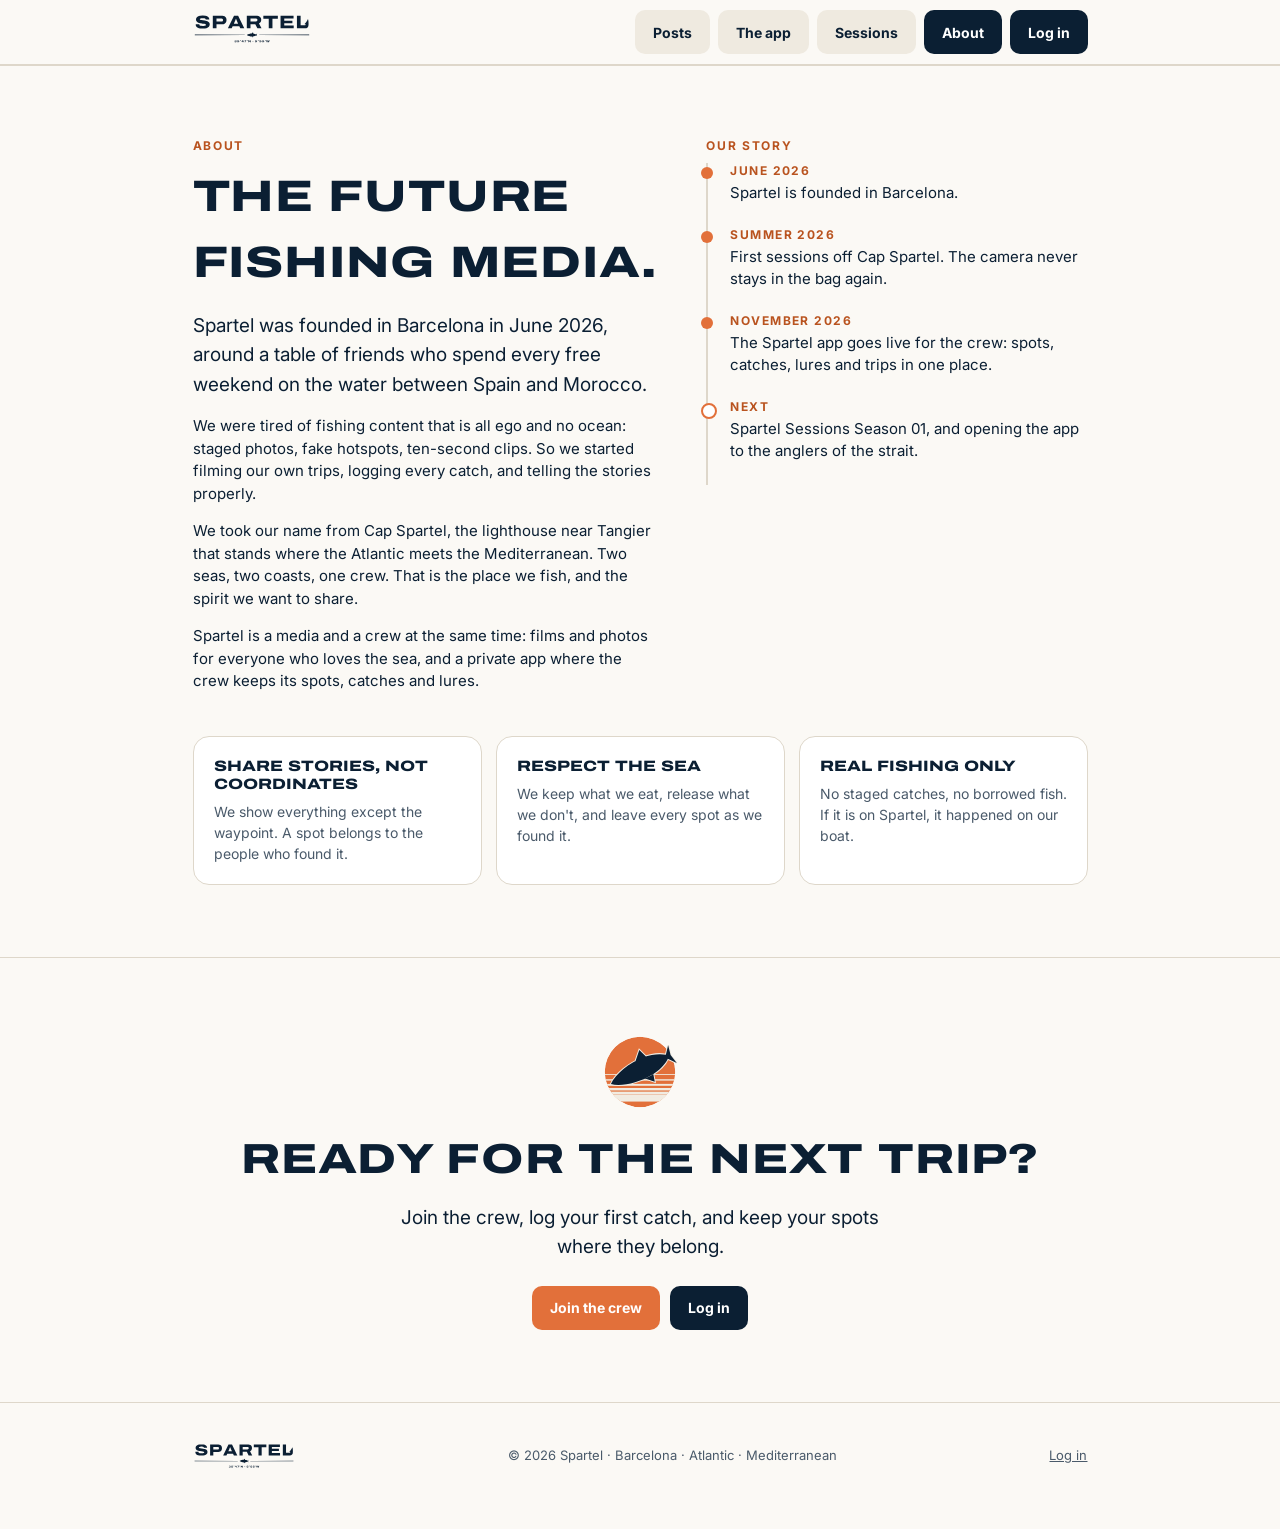
==== about/index.html @ d4a94998 "Retour au style d'origine, réparti en pages (accueil, the app, sessions, about) Co-Authored-By: Clau" ====
<!doctype html>
<html lang="en">
<head>
<meta charset="utf-8">
<meta name="viewport" content="width=device-width, initial-scale=1, viewport-fit=cover">
<title>About Spartel — founded in Barcelona, June 2026</title>
<meta name="description" content="Spartel was founded in Barcelona in June 2026 by a crew of friends fishing between Spain and Morocco.">
<meta property="og:title" content="Spartel — The future fishing media">
<meta property="og:description" content="Offshore stories from where the Atlantic meets the Mediterranean. Founded in Barcelona, June 2026.">
<meta property="og:image" content="../assets/og.png">
<meta name="theme-color" content="#0B1F33">
<link rel="icon" type="image/png" href="../assets/favicon.png">
<link rel="apple-touch-icon" href="../assets/apple-touch-icon.png">
<link rel="preconnect" href="https://fonts.googleapis.com"><link rel="preconnect" href="https://fonts.gstatic.com" crossorigin>
<link href="https://fonts.googleapis.com/css2?family=Archivo:wdth,wght@62..125,100..900&family=Inter:wght@400;500;600;700&display=swap" rel="stylesheet">
<script>if(location.search.includes('join='))location.replace('../app/'+location.search);</script>
<style>
:root{--navy:#0B1F33;--sand:#F1ECE2;--sun:#E2703A;--sun-d:#B9531F;--muted:#4A5A6A;--line:#DED7CA;--h:"Archivo",system-ui,sans-serif;--b:"Inter",system-ui,sans-serif}
*{box-sizing:border-box}html{scroll-behavior:smooth}
body{margin:0;background:#FBF9F5;color:var(--navy);font:15px/1.5 var(--b)}
a{color:inherit}
.h{font-family:var(--h);font-stretch:125%;font-weight:800;letter-spacing:.02em;text-transform:uppercase;margin:0}
.wrap{max-width:935px;margin:0 auto;padding:0 20px}
header.top{position:sticky;top:0;z-index:20;background:rgba(251,249,245,.92);backdrop-filter:blur(10px);border-bottom:1px solid var(--line)}
header.top .wrap{display:flex;align-items:center;justify-content:space-between;height:64px;gap:12px}
header.top img{height:30px}
.btn{display:inline-flex;align-items:center;justify-content:center;gap:8px;min-height:44px;padding:0 18px;border-radius:10px;font:700 14px var(--b);text-decoration:none;border:none;cursor:pointer}
.btn.p{background:var(--sun);color:#fff}.btn.d{background:var(--navy);color:#fff}.btn.g{background:#EFEAE0;color:var(--navy)}
.btn:hover{filter:brightness(.95)}
.profile{display:grid;grid-template-columns:auto 1fr;grid-template-areas:"av head" "av bio";gap:8px 72px;align-items:start;padding:40px 0 28px}
.profile .avatar{grid-area:av;align-self:center}.profile .head{grid-area:head}.profile .bio{grid-area:bio}
.avatar{width:170px;height:170px;border-radius:50%;padding:5px;background:conic-gradient(from 200deg,var(--sun),#F2B07A,var(--navy),var(--sun));}
.avatar img{width:100%;height:100%;border-radius:50%;background:var(--sand);border:5px solid #FBF9F5;display:block}
.prow{display:flex;align-items:center;gap:12px;flex-wrap:wrap}
.prow h1{font:600 22px var(--b);margin:0 8px 0 0}
.stats{display:flex;gap:36px;margin:20px 0;padding:0;list-style:none}
.stats b{font-weight:700}
.bio p{margin:0}.bio .name{font-weight:700}.bio .cat{color:var(--muted)}
.bio .loc{color:var(--sun-d);font-weight:600}
.hls{display:flex;gap:28px;overflow-x:auto;padding:8px 0 28px;scrollbar-width:none}.hls::-webkit-scrollbar{display:none}
.hl{background:none;border:none;display:flex;flex-direction:column;align-items:center;gap:8px;cursor:pointer;color:var(--navy);flex:none}
.ring{width:84px;height:84px;border-radius:50%;padding:3px;border:1px solid var(--line);display:block}
.in{width:100%;height:100%;border-radius:50%;display:flex;align-items:center;justify-content:center;overflow:hidden}
.in svg{display:block}
.in.navy{background:var(--navy)}.in.sand{background:var(--sand)}.in.sun{background:var(--sun)}.in.white{background:#fff;border:1px solid var(--line)}
.in .mini{font:800 13px var(--h);font-stretch:125%;color:#fff;letter-spacing:.05em}
.lbl{font:600 12px var(--b)}
.tabs{display:flex;justify-content:center;gap:56px;border-top:1px solid var(--line)}
.tabs a{display:flex;align-items:center;gap:6px;height:52px;font:600 12px var(--b);letter-spacing:.1em;text-transform:uppercase;text-decoration:none;color:var(--muted);border-top:1px solid transparent;margin-top:-1px}
.tabs a.on{color:var(--navy);border-top-color:var(--navy)}
.grid{display:grid;grid-template-columns:repeat(3,1fr);gap:4px}
.post{border:none;padding:0;cursor:pointer;aspect-ratio:1;position:relative;overflow:hidden;font:inherit;color:inherit;container-type:inline-size}
.post .tile{position:absolute;inset:0;display:flex;flex-direction:column;align-items:center;justify-content:center;gap:6%;padding:10%;text-align:center;transition:transform .35s}
.post:hover .tile{transform:scale(1.04)}
.post::after{content:"";position:absolute;inset:0;background:rgba(11,31,51,0);transition:background .2s}
.post:hover::after{background:rgba(11,31,51,.12)}
.post.navy{background:var(--navy);color:var(--sand)}.post.sand{background:var(--sand);color:var(--navy)}.post.sun{background:var(--sun);color:#fff}.post.white{background:#fff;color:var(--navy);outline:1px solid var(--line);outline-offset:-1px}
.tile p{margin:0}
.t-xl{font:800 9.4cqw/1.05 var(--h);font-stretch:125%}
.t-lg{font:800 7.6cqw/1.08 var(--h);font-stretch:125%}
.t-md{font:800 6.4cqw/1.1 var(--h);font-stretch:125%}
.t-sm{font:700 max(9px,4.6cqw) var(--b);letter-spacing:.12em}
.t-xs{font:500 max(9px,4.2cqw) var(--b);opacity:.8}
.kick{font:700 max(8px,3.8cqw) var(--b);letter-spacing:.16em;color:var(--sun)}
.post.sun .kick{color:var(--navy)}
.tile .wm{width:72%}
.art{display:flex;align-items:center;justify-content:center;width:72%;height:52%;flex:0 1 auto;min-height:0}
.art svg{width:100%;height:100%;display:block}
.art .badge{width:100%}
.art.lure{width:40%;height:40%;color:var(--navy)}
.art.lure svg{width:100%;height:100%}
.phone{width:42%;aspect-ratio:9/17;border-radius:16%/8%;background:var(--navy);padding:6%}
.phone .scr{width:100%;height:100%;border-radius:12%/6%;background:var(--sand);display:flex;flex-direction:column;align-items:center;justify-content:flex-start;gap:8%;padding:14% 10%}
.phone .scr img{width:40%}.phone .scr p{font:800 clamp(7px,1.2vw,11px) var(--h);font-stretch:125%;margin:0}
.phone .scr span{display:block;width:100%;height:12%;border-radius:6px;background:#fff}.phone .scr span.s{background:var(--sun);height:9%;width:60%}
section.block{padding:72px 0;border-top:1px solid var(--line)}
.kicker{font:700 12px var(--b);letter-spacing:.14em;text-transform:uppercase;color:var(--sun-d);margin:0 0 10px}
.two{display:grid;grid-template-columns:1.1fr .9fr;gap:48px;align-items:start}
.lead{font-size:19px;line-height:1.55;margin:16px 0}
.eps{list-style:none;padding:0;margin:24px 0 0;display:grid;grid-template-columns:repeat(3,1fr);gap:14px}
.eps li{background:var(--navy);color:var(--sand);border-radius:16px;padding:18px;min-height:140px;display:flex;flex-direction:column;justify-content:space-between}
.eps li b{font:800 15px/1.2 var(--h);font-stretch:125%;text-transform:uppercase}
.eps li span{font:700 11px var(--b);letter-spacing:.14em;color:var(--sun)}
.values{display:grid;grid-template-columns:repeat(3,1fr);gap:14px;margin-top:28px}
.values div{background:#fff;border:1px solid var(--line);border-radius:16px;padding:20px}
.values b{display:block;font:800 15px/1.2 var(--h);font-stretch:125%;text-transform:uppercase;margin-bottom:8px}
.values p{margin:0;color:var(--muted);font-size:14px}
.tl{list-style:none;padding:0;margin:0;border-left:2px solid var(--line)}
.tl li{position:relative;padding:0 0 22px 22px}
.tl li::before{content:"";position:absolute;left:-7px;top:4px;width:12px;height:12px;border-radius:50%;background:var(--sun)}
.tl li.next::before{background:#fff;border:2px solid var(--sun)}
.tl b{display:block;font:700 12px var(--b);letter-spacing:.12em;text-transform:uppercase;color:var(--sun-d)}
.tl p{margin:4px 0 0}
.app{background:var(--navy);color:var(--sand);border-radius:28px;padding:48px;display:grid;grid-template-columns:1fr auto;gap:40px;align-items:center}
.app ul{padding:0;margin:20px 0 28px;list-style:none;display:grid;gap:10px}
.app li{display:flex;gap:10px;align-items:flex-start}.app li::before{content:"";flex:none;width:8px;height:8px;border-radius:50%;background:var(--sun);margin-top:8px}
.app .phone{width:200px}
.app .cta{display:flex;gap:10px;flex-wrap:wrap}
footer{padding:40px 0 60px;border-top:1px solid var(--line);color:var(--muted);font-size:13px}
footer .wrap{display:flex;justify-content:space-between;gap:20px;flex-wrap:wrap;align-items:center}
.modal{position:fixed;inset:0;z-index:50;background:rgba(11,31,51,.72);display:none;align-items:center;justify-content:center;padding:20px}
.modal.open{display:flex}
.mbox{background:#fff;border-radius:6px;overflow:hidden;display:grid;grid-template-columns:minmax(0,560px) 320px;max-width:880px;width:100%;max-height:90vh}
.mbox .media{aspect-ratio:1;position:relative}
.mbox .media .post{position:absolute;inset:0;cursor:default;pointer-events:none}
.mbox .side{display:flex;flex-direction:column}
.mbox .who{display:flex;align-items:center;gap:10px;padding:14px 16px;border-bottom:1px solid var(--line);font-weight:700}
.mbox .who img{width:34px;height:34px;border-radius:50%;background:var(--sand)}
.mbox .cap{padding:16px;flex:1;overflow:auto}
.mbox .cap p{margin:0 0 10px}.mbox .cap .tag{color:#2B5A88}
.mbox .act{padding:14px 16px;border-top:1px solid var(--line);display:flex;justify-content:space-between;align-items:center;gap:10px}
.x{position:fixed;top:14px;right:18px;background:none;border:none;color:#fff;font-size:30px;cursor:pointer;width:48px;height:48px;z-index:51}
.story{width:min(420px,100%);aspect-ratio:9/16;max-height:88vh;border-radius:14px;background:var(--navy);color:var(--sand);padding:28px;display:flex;flex-direction:column;justify-content:flex-end;gap:14px;position:relative;overflow:hidden}
.story .bar{position:absolute;top:14px;left:14px;right:14px;height:3px;background:rgba(241,236,226,.3);border-radius:2px;overflow:hidden}
.story .bar i{display:block;height:100%;width:0;background:var(--sand)}
.story.play .bar i{animation:fill 6s linear forwards}
@keyframes fill{to{width:100%}}
.story.sand{background:var(--sand);color:var(--navy)}.story.white{background:#fff;color:var(--navy)}.story.sun{background:var(--sun);color:var(--navy)}
.story.sand .bar i,.story.white .bar i,.story.sun .bar i{background:var(--navy)}.story.sand .bar,.story.white .bar,.story.sun .bar{background:rgba(11,31,51,.2)}
.story .art2{position:absolute;inset:60px 40px 45%;display:flex;align-items:center;justify-content:center}
.story .art2 img{max-height:100%}
.story .art2 svg,.story .art2 img,.story .art2 span{width:60%!important;height:auto!important;max-height:100%}
.story .art2 .mini{font-size:48px}
.story p{margin:0;font-size:17px}
@media (max-width:760px){
 .profile{grid-template-areas:"av head" "bio bio";gap:16px 20px;padding:20px 0}
 .avatar{width:86px;height:86px;padding:3px}.avatar img{border-width:3px}
 .prow h1{font-size:18px}
 .stats{gap:20px;margin:10px 0 0;font-size:14px}
 .hls{gap:16px}.ring{width:66px;height:66px}
 .tabs{gap:28px}
 .grid{gap:3px}.wrap.gridwrap{padding:0}
 .two,.app{grid-template-columns:1fr}.app{padding:28px;border-radius:20px}.app .phone{display:none}
 .eps,.values{grid-template-columns:1fr}
 section.block{padding:48px 0}
 .mbox{grid-template-columns:1fr;max-height:92vh;overflow:auto}
 header.top .btn.g{display:none}
}
.hero{background:var(--navy);color:var(--sand);overflow:hidden}
.hero .wrap{display:grid;grid-template-columns:1.05fr .95fr;gap:40px;align-items:center;padding-top:64px;padding-bottom:0}
.hero h1{font:800 clamp(34px,5.6vw,60px)/1.02 var(--h);font-stretch:125%;text-transform:uppercase;margin:12px 0 18px}
.hero h1 em{font-style:normal;color:var(--sun)}
.hero .sub{font-size:18px;color:#C9D3DC;max-width:520px;margin:0 0 28px}
.hero .cta{display:flex;gap:10px;flex-wrap:wrap}
.hero .btn.g{background:#1C3550;color:var(--sand)}
.hero .note{font-size:13px;color:#9FB0C0;margin:16px 0 64px}
.phones{position:relative;height:560px}
.dev{position:absolute;width:250px;border-radius:38px;background:#050F1A;padding:10px;box-shadow:0 30px 60px rgba(0,0,0,.35)}
.dev img{width:100%;height:auto;border-radius:29px;display:block;aspect-ratio:390/844}
.phones .d1{left:4%;top:40px;transform:rotate(-6deg)}.phones .d2{right:2%;top:0;z-index:2;transform:rotate(4deg)}
.feat{display:grid;grid-template-columns:1fr 1fr;gap:56px;align-items:center;padding:56px 0;border-bottom:1px solid var(--line)}
.feat:last-of-type{border-bottom:none}
.feat.rev .ftext{order:2}
.feat .dev{position:relative;margin:0 auto;width:260px}
.feat h3{font:800 clamp(24px,3.6vw,34px)/1.08 var(--h);font-stretch:125%;text-transform:uppercase;margin:8px 0 14px}
.feat p{color:var(--muted);font-size:16px;margin:0 0 12px}
.feat ul{padding-left:18px;margin:0;color:var(--navy)}.feat li{margin:6px 0}
.minis{display:grid;grid-template-columns:repeat(3,1fr);gap:14px;margin-top:20px}
.minis div{background:#fff;border:1px solid var(--line);border-radius:16px;padding:18px}
.minis b{display:block;font:800 14px/1.2 var(--h);font-stretch:125%;text-transform:uppercase;margin-bottom:6px}
.minis p{margin:0;color:var(--muted);font-size:14px}
.steps{display:grid;grid-template-columns:repeat(3,1fr);gap:14px;margin-top:24px;counter-reset:st}
.steps div{background:var(--sand);border-radius:16px;padding:20px;counter-increment:st}
.steps div::before{content:counter(st);display:inline-flex;width:34px;height:34px;border-radius:50%;background:var(--sun);color:#fff;font:800 15px var(--b);align-items:center;justify-content:center;margin-bottom:12px}
.steps b{display:block;margin-bottom:4px}.steps p{margin:0;color:var(--muted);font-size:14px}
.media-intro{padding-top:56px}
@media (max-width:760px){
 .hero .wrap{grid-template-columns:1fr;padding-top:36px}
 .phones{height:420px}.dev{width:190px;border-radius:30px;padding:8px}.dev img{border-radius:23px}
 .phones .d1{left:2%;top:30px}.phones .d2{right:2%}
 .hero .note{margin-bottom:28px}
 .feat{grid-template-columns:1fr;gap:28px;padding:40px 0}.feat.rev .ftext{order:0}
 .feat .dev{width:230px}
 .minis,.steps{grid-template-columns:1fr}
}
@media (prefers-reduced-motion:reduce){*{transition:none!important;animation:none!important}html{scroll-behavior:auto}}
</style>
<style>
.top nav a.cur{background:var(--navy);color:#fff}
.pagehead{padding:56px 0 8px}
.pagehead h1{font-size:clamp(34px,6vw,64px)}
.hl{scroll-margin-top:80px}
@media (max-width:760px){.top nav .lk{display:none}}
</style>
</head>
<body>
<header class="top"><div class="wrap"><a href="../" aria-label="Spartel"><img src="../assets/wordmark.svg" alt="Spartel"></a><nav style="display:flex;gap:8px;align-items:center"><a class="btn g lk" href="../">Posts</a><a class="btn g lk" href="../the-app/">The app</a><a class="btn g lk" href="../sessions/">Sessions</a><a class="btn g lk cur" href="../about/" aria-current="page">About</a><a class="btn d" href="../app/">Log in</a></nav></div></header>
<main id="top"><section class="block" id="about"><div class="wrap two">
 <div>
  <p class="kicker">About</p>
  <h2 class="h" style="font-size:clamp(26px,5vw,44px)">The future<br>fishing media.</h2>
  <p class="lead">Spartel was founded in Barcelona in June 2026, around a table of friends who spend every free weekend on the water between Spain and Morocco.</p>
  <p>We were tired of fishing content that is all ego and no ocean: staged photos, fake hotspots, ten-second clips. So we started filming our own trips, logging every catch, and telling the stories properly.</p>
  <p>We took our name from Cap Spartel, the lighthouse near Tangier that stands where the Atlantic meets the Mediterranean. Two seas, two coasts, one crew. That is the place we fish, and the spirit we want to share.</p>
  <p>Spartel is a media and a crew at the same time: films and photos for everyone who loves the sea, and a private app where the crew keeps its spots, catches and lures.</p>
 </div>
 <div>
  <p class="kicker">Our story</p>
  <ol class="tl">
   <li><b>June 2026</b><p>Spartel is founded in Barcelona.</p></li>
   <li><b>Summer 2026</b><p>First sessions off Cap Spartel. The camera never stays in the bag again.</p></li>
   <li><b>November 2026</b><p>The Spartel app goes live for the crew: spots, catches, lures and trips in one place.</p></li>
   <li class="next"><b>Next</b><p>Spartel Sessions Season 01, and opening the app to the anglers of the strait.</p></li>
  </ol>
 </div>
</div>
<div class="wrap"><div class="values">
 <div><b>Share stories, not coordinates</b><p>We show everything except the waypoint. A spot belongs to the people who found it.</p></div>
 <div><b>Respect the sea</b><p>We keep what we eat, release what we don't, and leave every spot as we found it.</p></div>
 <div><b>Real fishing only</b><p>No staged catches, no borrowed fish. If it is on Spartel, it happened on our boat.</p></div>
</div></div></section>


<section class="block"><div class="wrap" style="text-align:center"><img src="../assets/symbol.svg" alt="" width="84" height="84" style="margin:0 auto 14px;display:block"><h2 class="h" style="font-size:clamp(26px,4.6vw,42px)">Ready for the next trip?</h2><p class="lead" style="max-width:520px;margin:12px auto 24px">Join the crew, log your first catch, and keep your spots where they belong.</p><div style="display:flex;gap:10px;justify-content:center;flex-wrap:wrap"><a class="btn p" href="../app/#/signup">Join the crew</a><a class="btn d" href="../app/">Log in</a></div></div></section>
</main><footer><div class="wrap"><img src="../assets/wordmark.svg" alt="Spartel" style="height:26px"><span>© 2026 Spartel · Barcelona · Atlantic · Mediterranean</span><a href="../app/">Log in</a></div></footer>

</body></html>
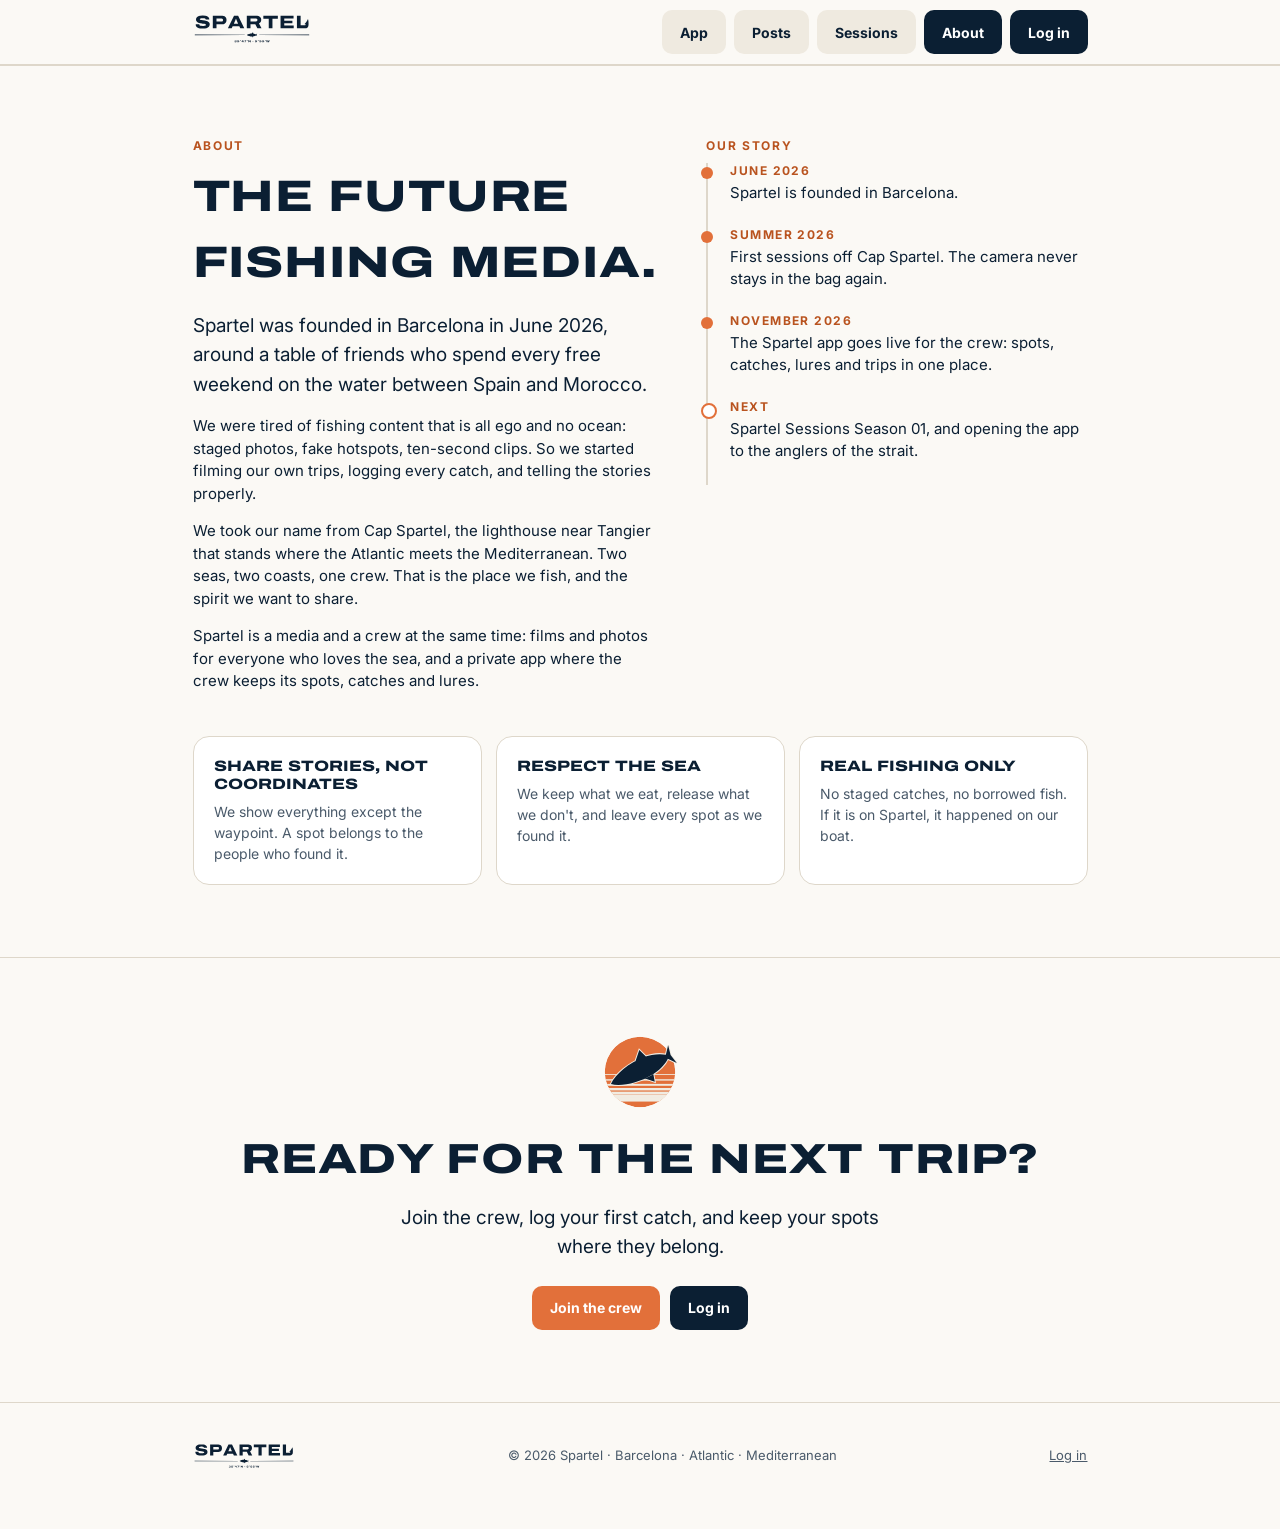
==== commit 4a020449: "Accueil : présentation marketing de l'appli + liste complète des fonctionnalités ; média déplacé dan" ====
--- a/about/index.html
+++ b/about/index.html
@@ -184,7 +184,7 @@
 </style>
 </head>
 <body>
-<header class="top"><div class="wrap"><a href="../" aria-label="Spartel"><img src="../assets/wordmark.svg" alt="Spartel"></a><nav style="display:flex;gap:8px;align-items:center"><a class="btn g lk" href="../">Posts</a><a class="btn g lk" href="../the-app/">The app</a><a class="btn g lk" href="../sessions/">Sessions</a><a class="btn g lk cur" href="../about/" aria-current="page">About</a><a class="btn d" href="../app/">Log in</a></nav></div></header>
+<header class="top"><div class="wrap"><a href="../" aria-label="Spartel"><img src="../assets/wordmark.svg" alt="Spartel"></a><nav style="display:flex;gap:8px;align-items:center"><a class="btn g lk" href="../">App</a><a class="btn g lk" href="../posts/">Posts</a><a class="btn g lk" href="../sessions/">Sessions</a><a class="btn g lk cur" href="../about/" aria-current="page">About</a><a class="btn d" href="../app/">Log in</a></nav></div></header>
 <main id="top"><section class="block" id="about"><div class="wrap two">
  <div>
   <p class="kicker">About</p>
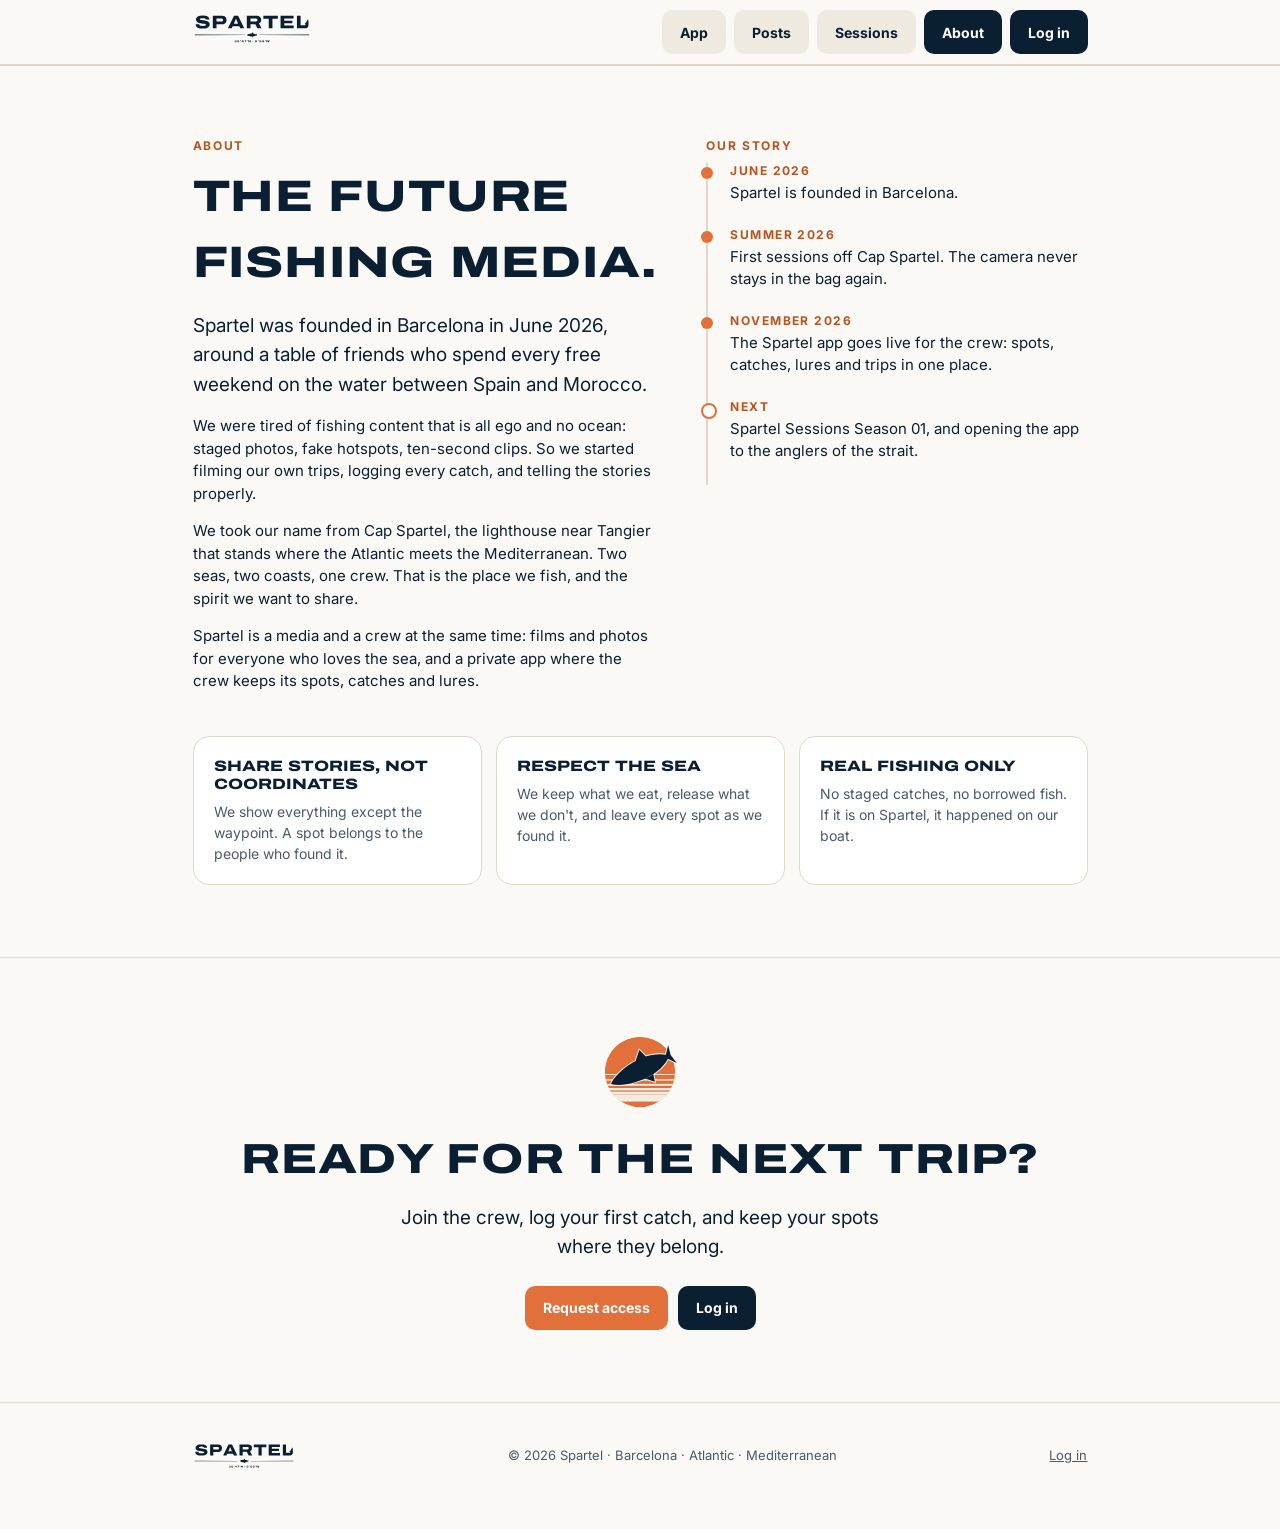
==== commit c5eda16f: "Accès sur demande : formulaire « Request access » sur le site, inscription réservée aux personnes ac" ====
--- a/about/index.html
+++ b/about/index.html
@@ -211,7 +211,7 @@
 </div></div></section>
 
 
-<section class="block"><div class="wrap" style="text-align:center"><img src="../assets/symbol.svg" alt="" width="84" height="84" style="margin:0 auto 14px;display:block"><h2 class="h" style="font-size:clamp(26px,4.6vw,42px)">Ready for the next trip?</h2><p class="lead" style="max-width:520px;margin:12px auto 24px">Join the crew, log your first catch, and keep your spots where they belong.</p><div style="display:flex;gap:10px;justify-content:center;flex-wrap:wrap"><a class="btn p" href="../app/#/signup">Join the crew</a><a class="btn d" href="../app/">Log in</a></div></div></section>
+<section class="block"><div class="wrap" style="text-align:center"><img src="../assets/symbol.svg" alt="" width="84" height="84" style="margin:0 auto 14px;display:block"><h2 class="h" style="font-size:clamp(26px,4.6vw,42px)">Ready for the next trip?</h2><p class="lead" style="max-width:520px;margin:12px auto 24px">Join the crew, log your first catch, and keep your spots where they belong.</p><div style="display:flex;gap:10px;justify-content:center;flex-wrap:wrap"><a class="btn p" href="../#access">Request access</a><a class="btn d" href="../app/">Log in</a></div></div></section>
 </main><footer><div class="wrap"><img src="../assets/wordmark.svg" alt="Spartel" style="height:26px"><span>© 2026 Spartel · Barcelona · Atlantic · Mediterranean</span><a href="../app/">Log in</a></div></footer>
 
 </body></html>
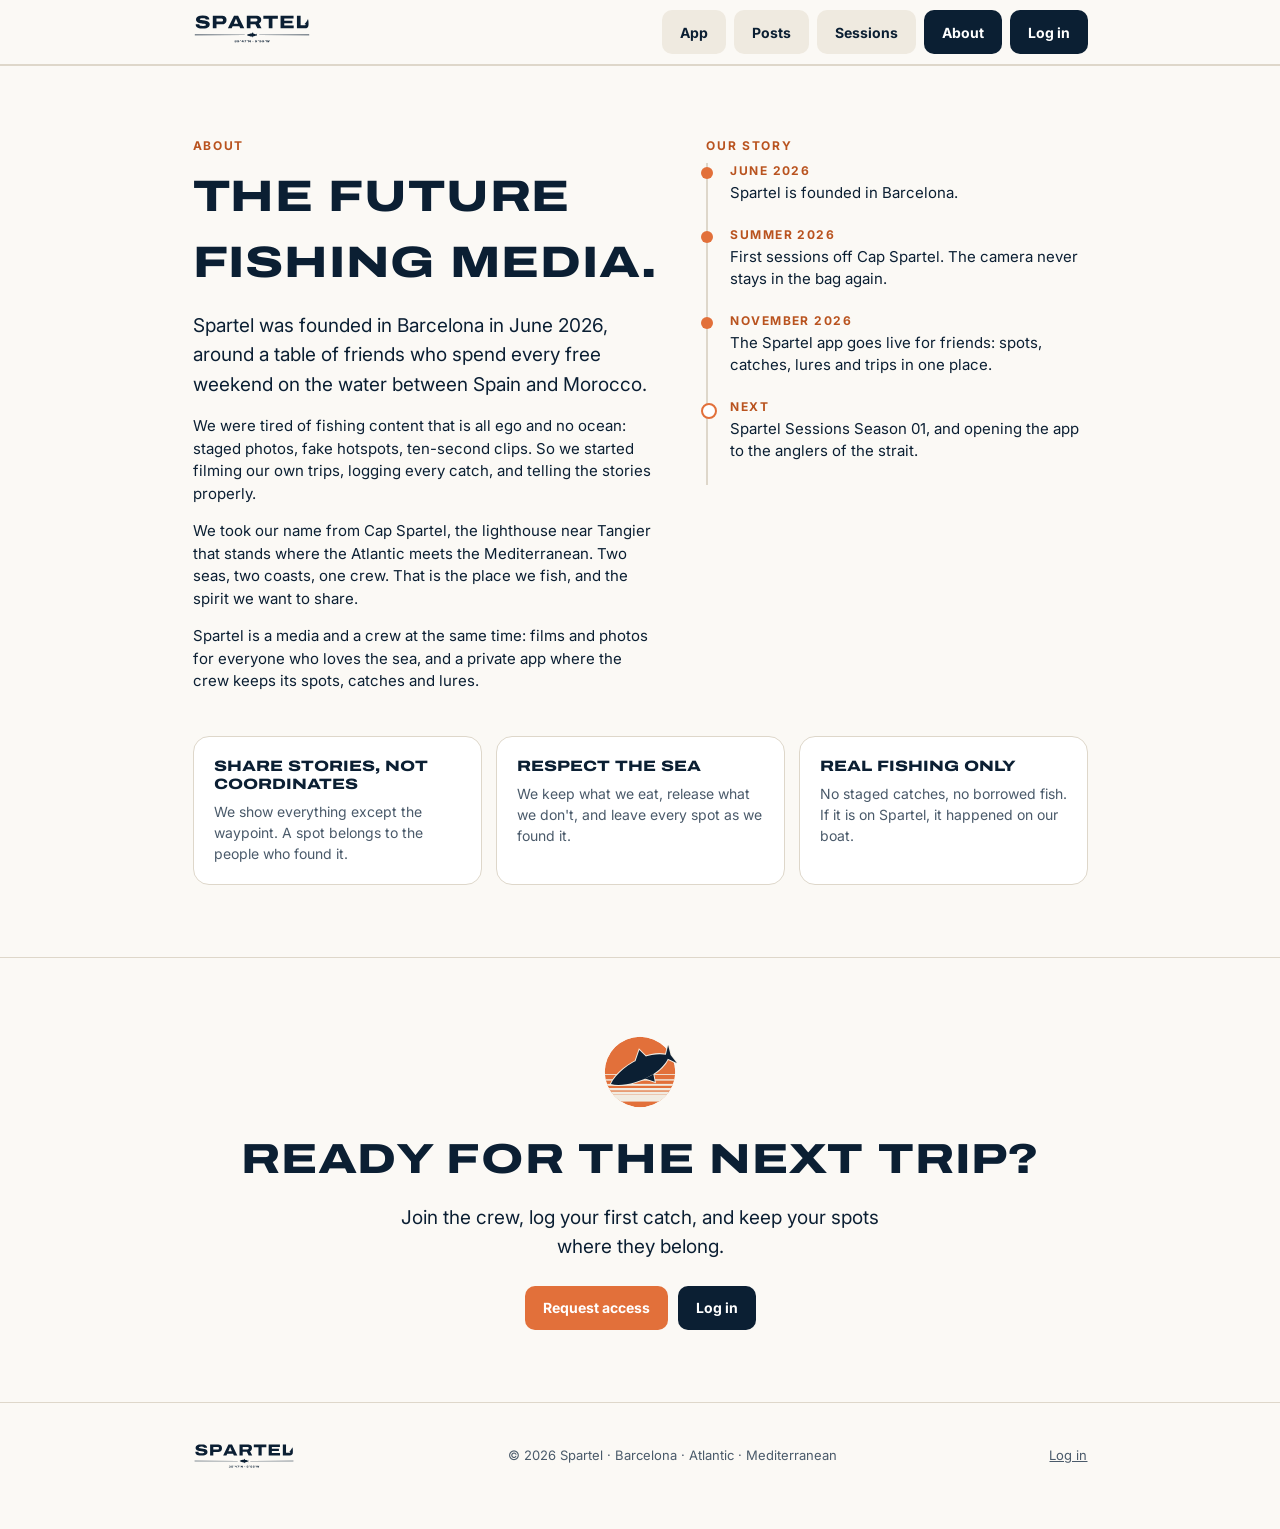
==== commit db6db1a5: "Amis à la place des équipages, lien d'invitation personnel, recherche d'amis, notifications (in-app " ====
--- a/about/index.html
+++ b/about/index.html
@@ -199,7 +199,7 @@
   <ol class="tl">
    <li><b>June 2026</b><p>Spartel is founded in Barcelona.</p></li>
    <li><b>Summer 2026</b><p>First sessions off Cap Spartel. The camera never stays in the bag again.</p></li>
-   <li><b>November 2026</b><p>The Spartel app goes live for the crew: spots, catches, lures and trips in one place.</p></li>
+   <li><b>November 2026</b><p>The Spartel app goes live for friends: spots, catches, lures and trips in one place.</p></li>
    <li class="next"><b>Next</b><p>Spartel Sessions Season 01, and opening the app to the anglers of the strait.</p></li>
   </ol>
  </div>
